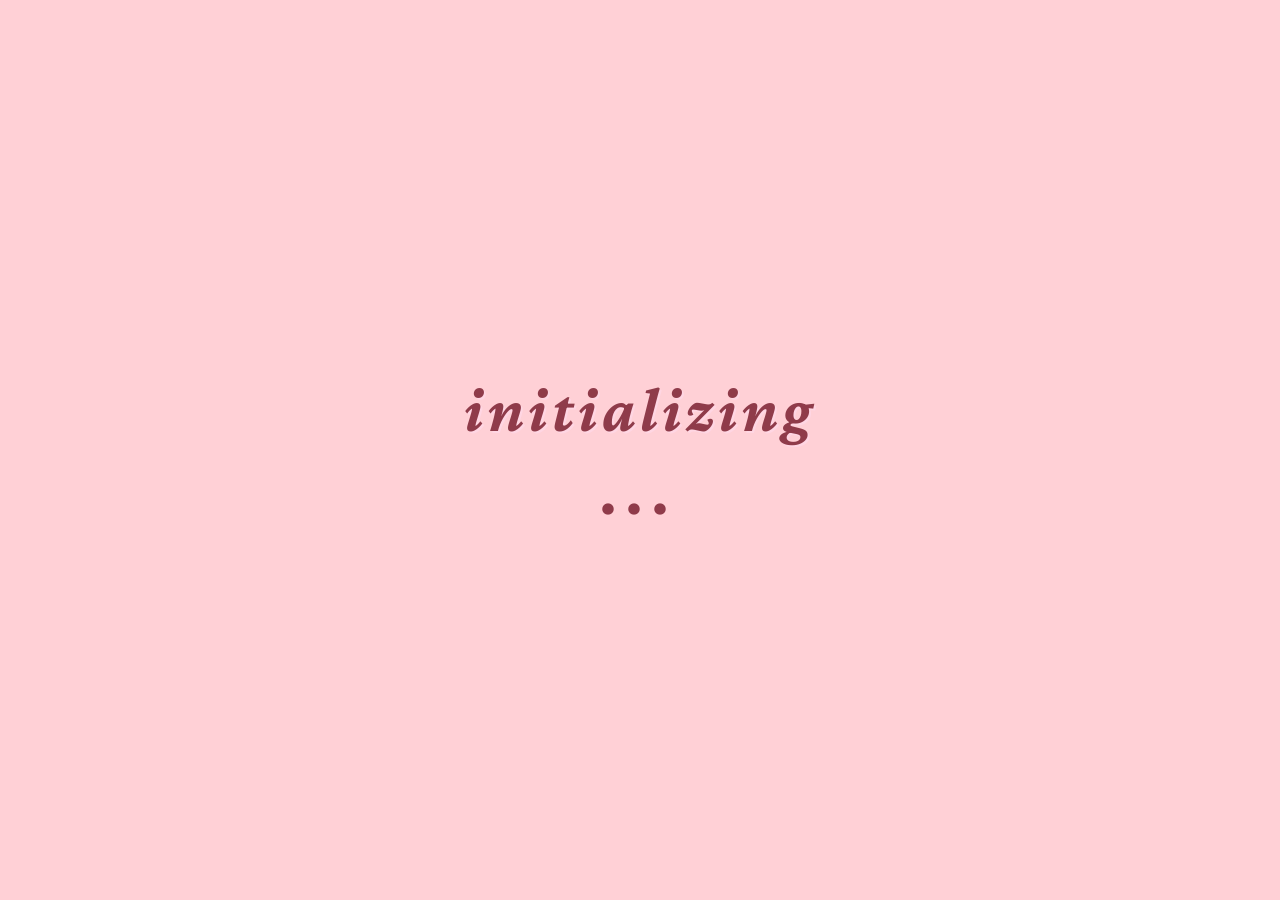
==== index.html @ efaca1d1 "Initial commit Created from https://vercel.com/new" ====
<!DOCTYPE html>
<html lang="en">
<head>
  <meta charset="UTF-8" />
  <meta name="viewport" content="width=device-width, initial-scale=1.0, maximum-scale=1.0, user-scalable=yes"/>
  <title>initializing... ♡</title>
  <link href="https://fonts.googleapis.com/css2?family=Crimson+Pro:wght@400;600;700;800&family=JetBrains+Mono:wght@400;700;800&display=swap" rel="stylesheet">
  <link rel="stylesheet" href="style.css" />
  <style>
    /* ----- SIMPLE PINK LANDING PAGE – ONLY INITIALIZING, NO HEART ANIMATIONS ----- */
    .boot-pink {
      position: fixed;
      top: 0;
      left: 0;
      width: 100vw;
      height: 100vh;
      background: #ffd0d6;  /* soft, clean pink */
      display: flex;
      justify-content: center;
      align-items: center;
      z-index: 9999;
      transition: opacity 0.5s ease-out, visibility 0.5s ease-out;
      padding: 20px;
    }
    .boot-content {
      display: flex;
      flex-direction: column;
      align-items: center;
      justify-content: center;
      gap: 8px;
      text-align: center;
      width: 100%;
    }
    .boot-text {
      font-size: clamp(36px, 12vw, 64px);
      font-weight: 700;
      font-style: italic;
      font-family: 'Crimson Pro', serif;
      color: #8f3b4a;
      letter-spacing: 4px;
      line-height: 1.2;
      word-break: break-word;
      text-shadow: 2px 2px 0 rgba(255, 220, 240, 0.5);
    }
    .boot-dots {
      font-size: clamp(36px, 12vw, 64px);
      font-weight: 700;
      font-style: italic;
      font-family: 'Crimson Pro', serif;
      color: #8f3b4a;
      display: inline-block;
      letter-spacing: 8px;
    }
    .boot-pink.hidden {
      opacity: 0;
      visibility: hidden;
    }
  </style>
</head>
<body>

  <!-- 💗 SIMPLE PINK LANDING PAGE – JUST "initializing..." – NO HEARTS, NO EXTRA EMOJIS -->
  <div id="bootOverlay" class="boot-pink">
    <div class="boot-content">
      <span class="boot-text">initializing</span>
      <span class="boot-dots">...</span>
    </div>
  </div>

  <!-- 🖥️ MAIN CONFESSION TERMINAL -->
  <div class="container" id="mainContainer">
    <div class="window-header">
      <div class="dot"></div>
      <div class="dot"></div>
      <div class="dot"></div>
      <div class="window-title">confession.dev ~ ♡</div>
    </div>
    <div class="terminal">
      <div class="output" id="output"></div>
      <div class="buttons" id="buttons"></div>
    </div>
  </div>

  <div class="heart-container" id="heartContainer"></div>

  <script src="script.js"></script>
</body>
</html>
---- style.css ----
/* ===== style.css ===== */
* {
  margin: 0;
  padding: 0;
  box-sizing: border-box;
}

body {
  min-height: 100vh;
  background: linear-gradient(to bottom, #fef6f9, #fdeef4, #fce4ec);
  font-family: "JetBrains Mono", monospace;
  display: flex;
  justify-content: center;
  align-items: center;
  padding: 20px;
  overflow-x: hidden;
  position: relative;
}

/* ----- MAIN CONFESSION TERMINAL ----- */
.container {
  width: 95%;
  max-width: 1000px;
  position: relative;
  z-index: 20;
  opacity: 0;
  transform: translateY(10px);
  transition: opacity 0.8s ease, transform 0.8s cubic-bezier(0.22, 1, 0.36, 1);
}

.container.visible {
  opacity: 1;
  transform: translateY(0);
}

.window-header {
  background: linear-gradient(135deg, #ffa6c1, #ff8fb5);
  border-radius: 12px 12px 0 0;
  padding: 14px 20px;
  display: flex;
  align-items: center;
  gap: 8px;
}

.dot {
  width: 12px;
  height: 12px;
  border-radius: 50%;
  background: white;
  opacity: 0.8;
  transition: transform 0.3s ease;
}

.dot:hover { transform: scale(1.2); }

.window-title {
  font-family: 'Crimson Pro', serif;
  color: white;
  font-size: 15px;
  margin-left: auto;
  font-weight: 600;
  letter-spacing: 0.5px;
}

.terminal {
  background: white;
  border-radius: 0 0 12px 12px;
  padding: 50px 45px;
  box-shadow: 0 20px 60px rgba(255, 166, 193, 0.25);
  color: #7d5a6e;
  line-height: 1.8;
  font-size: 16px;
  min-height: 600px;
}

.output {
  min-height: 500px;
  white-space: pre-wrap;
  margin: 0;
  padding: 0;
}

/* Terminal text styles */
.prompt { color: #ffa6c1; font-weight: 700; }
.command { color: #d47b96; font-weight: 600; }
.success { color: #88c999; font-weight: 600; }
.warning { color: #ff9eb5; font-weight: 600; }
.comment { color: #b8a0ab; font-style: italic; }
.emphasis {
  font-family: 'Crimson Pro', serif;
  font-size: 18px;
  color: #a85d7a;
  font-weight: 600;
  line-height: 1.5;
}

.divider {
  margin: 20px 0;
  height: 1px;
  background: linear-gradient(to right, transparent, #ffa6c1, transparent);
  opacity: 0.3;
}

.buttons {
  margin-top: 30px;
  display: flex;
  flex-wrap: wrap;
  gap: 12px;
}

button {
  background: white;
  border: 2px solid #ffa6c1;
  color: #d47b96;
  padding: 13px 28px;
  border-radius: 8px;
  cursor: pointer;
  font-family: inherit;
  font-size: 14px;
  font-weight: 600;
  transition: all 0.3s ease;
  letter-spacing: 0.3px;
  position: relative;
}

button:hover {
  background: #ffa6c1;
  color: white;
  transform: translateY(-2px);
  box-shadow: 0 5px 15px rgba(255, 166, 193, 0.3);
}

button.yes-btn {
  background: #ffa6c1;
  color: white;
  animation: pulse 2s infinite;
}

@keyframes pulse {
  0%, 100% { transform: scale(1); }
  50% { transform: scale(1.05); }
}

/* background floating hearts - only for confession part, not landing */
.bg-heart {
  position: fixed;
  font-size: 30px;
  opacity: 0.1;
  color: #ffa6c1;
  pointer-events: none;
  animation: drift 22s infinite ease-in-out;
  z-index: 1;
}

@keyframes drift {
  0%, 100% { transform: translateY(0) rotate(0deg); }
  50% { transform: translateY(-30px) rotate(10deg); }
}

.heart-container {
  position: fixed;
  top: 0;
  left: 0;
  width: 100%;
  height: 100%;
  pointer-events: none;
  z-index: 1000;
}

.floating-heart {
  position: absolute;
  font-size: 20px;
  opacity: 0;
  animation: floatUp 4s ease-in forwards;
}

@keyframes floatUp {
  0% { opacity: 0; transform: translateY(0) scale(0.5); }
  10% { opacity: 0.9; }
  90% { opacity: 0.9; }
  100% { opacity: 0; transform: translateY(-100vh) scale(1.2); }
}

/* ===== FULLY MOBILE RESPONSIVE ===== */
@media (max-width: 768px) {
  .terminal {
    padding: 35px 28px;
    font-size: 15px;
    min-height: 500px;
  }
  .output {
    min-height: 400px;
  }
  button {
    padding: 12px 22px;
    font-size: 13.5px;
  }
}

@media (max-width: 600px) {
  .terminal {
    padding: 28px 22px;
    font-size: 14px;
    min-height: 450px;
  }
  .output {
    min-height: 350px;
  }
  button {
    padding: 11px 20px;
    font-size: 13px;
    width: 100%;
  }
  .buttons {
    flex-direction: column;
    gap: 10px;
  }
  .emphasis {
    font-size: 16px;
  }
}

@media (max-width: 400px) {
  .window-title {
    font-size: 13px;
  }
  .terminal {
    padding: 22px 18px;
    font-size: 13px;
  }
  .output {
    min-height: 300px;
  }
}
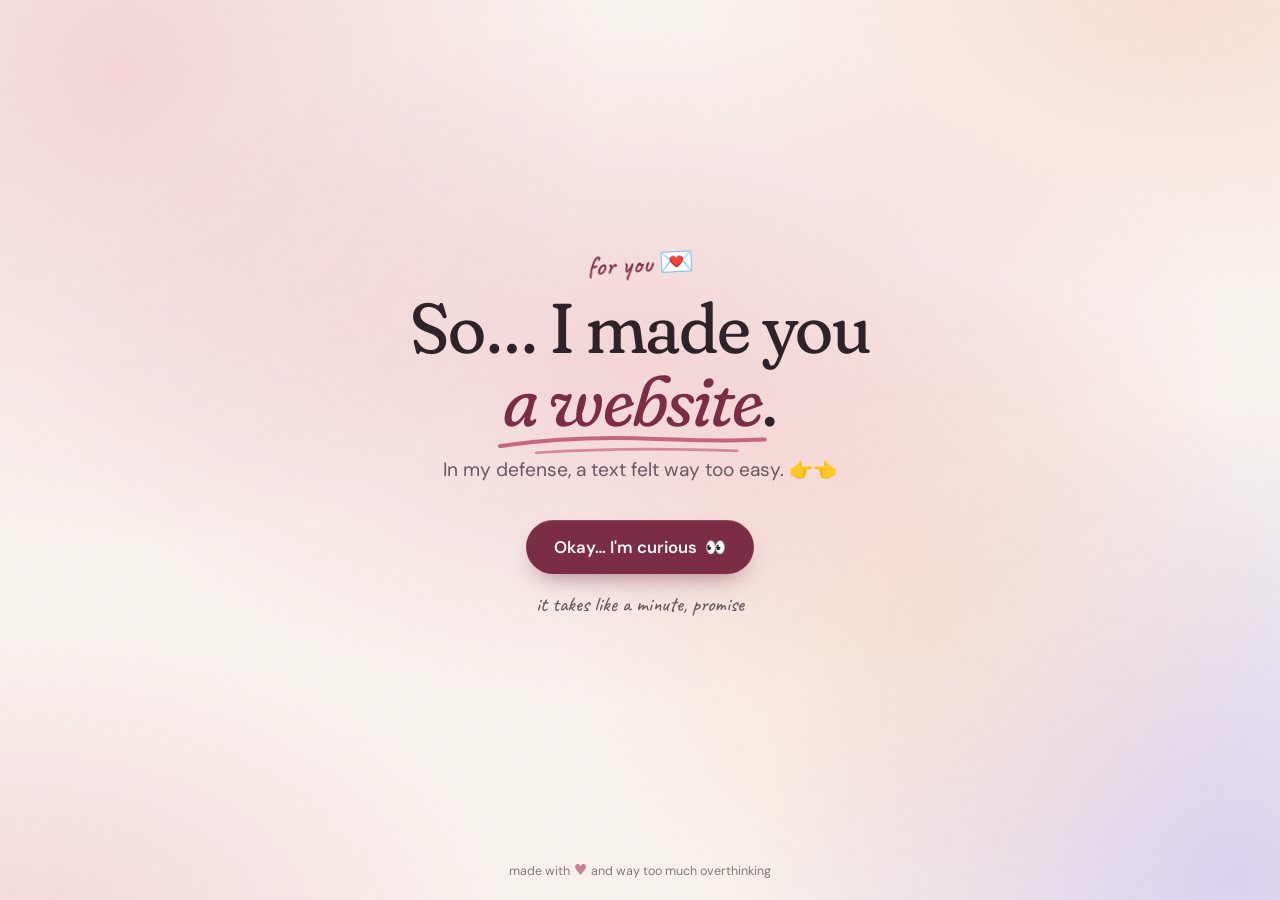
==== commit 429d13ae: "Redesign the confession as a short interactive story Replace the terminal-style page with a cute, mo" ====
--- a/index.html
+++ b/index.html
@@ -1,88 +1,190 @@
-<!DOCTYPE html>
-<html lang="en">
+<!doctype html>
+<html lang="en" class="no-js">
 <head>
-  <meta charset="UTF-8" />
-  <meta name="viewport" content="width=device-width, initial-scale=1.0, maximum-scale=1.0, user-scalable=yes"/>
-  <title>initializing... ♡</title>
-  <link href="https://fonts.googleapis.com/css2?family=Crimson+Pro:wght@400;600;700;800&family=JetBrains+Mono:wght@400;700;800&display=swap" rel="stylesheet">
-  <link rel="stylesheet" href="style.css" />
-  <style>
-    /* ----- SIMPLE PINK LANDING PAGE – ONLY INITIALIZING, NO HEART ANIMATIONS ----- */
-    .boot-pink {
-      position: fixed;
-      top: 0;
-      left: 0;
-      width: 100vw;
-      height: 100vh;
-      background: #ffd0d6;  /* soft, clean pink */
-      display: flex;
-      justify-content: center;
-      align-items: center;
-      z-index: 9999;
-      transition: opacity 0.5s ease-out, visibility 0.5s ease-out;
-      padding: 20px;
-    }
-    .boot-content {
-      display: flex;
-      flex-direction: column;
-      align-items: center;
-      justify-content: center;
-      gap: 8px;
-      text-align: center;
-      width: 100%;
-    }
-    .boot-text {
-      font-size: clamp(36px, 12vw, 64px);
-      font-weight: 700;
-      font-style: italic;
-      font-family: 'Crimson Pro', serif;
-      color: #8f3b4a;
-      letter-spacing: 4px;
-      line-height: 1.2;
-      word-break: break-word;
-      text-shadow: 2px 2px 0 rgba(255, 220, 240, 0.5);
-    }
-    .boot-dots {
-      font-size: clamp(36px, 12vw, 64px);
-      font-weight: 700;
-      font-style: italic;
-      font-family: 'Crimson Pro', serif;
-      color: #8f3b4a;
-      display: inline-block;
-      letter-spacing: 8px;
-    }
-    .boot-pink.hidden {
-      opacity: 0;
-      visibility: hidden;
-    }
-  </style>
+  <meta charset="utf-8">
+  <meta name="viewport" content="width=device-width, initial-scale=1, viewport-fit=cover">
+  <title>psst… 💌</title>
+  <meta name="description" content="I made you a tiny website. It takes about a minute. Promise.">
+  <meta name="robots" content="noindex, nofollow">
+  <meta name="theme-color" content="#fbf6f1">
+  <meta name="color-scheme" content="light">
+
+  <!-- what shows up when the link gets pasted into a chat -->
+  <meta property="og:type" content="website">
+  <meta property="og:title" content="I made you something 💌">
+  <meta property="og:description" content="It's small. Slightly embarrassing. Please open it 👉👈">
+  <meta name="twitter:card" content="summary_large_image">
+  <!-- once it's deployed, point this at your real URL for a pretty link preview:
+  <meta property="og:image" content="https://YOUR-SITE.vercel.app/og-image.jpg"> -->
+
+  <link rel="icon" href="favicon.svg" type="image/svg+xml">
+  <link rel="preconnect" href="https://fonts.googleapis.com">
+  <link rel="preconnect" href="https://fonts.gstatic.com" crossorigin>
+  <link rel="stylesheet" href="https://fonts.googleapis.com/css2?family=Fraunces:ital,opsz,wght,SOFT@0,9..144,300..600,0..100;1,9..144,300..600,0..100&display=swap">
+  <link rel="stylesheet" href="https://fonts.googleapis.com/css2?family=Caveat:wght@500;600&family=DM+Sans:opsz,wght@9..40,400..600&display=swap">
+  <link rel="stylesheet" href="style.css">
+  <script>document.documentElement.classList.replace('no-js', 'js');</script>
+  <script src="script.js" defer></script>
 </head>
-<body>
+<body data-scene="hook">
+  <!--
+    hi. if you're reading the source code, you're either a developer
+    or extremely thorough. either way:
 
-  <!-- 💗 SIMPLE PINK LANDING PAGE – JUST "initializing..." – NO HEARTS, NO EXTRA EMOJIS -->
-  <div id="bootOverlay" class="boot-pink">
-    <div class="boot-content">
-      <span class="boot-text">initializing</span>
-      <span class="boot-dots">...</span>
+      status: nervous
+      confidence: 12%
+      feelings: definitely not zero
+  -->
+
+  <div class="backdrop" aria-hidden="true">
+    <div class="blob blob--a"></div>
+    <div class="blob blob--b"></div>
+    <div class="blob blob--c"></div>
+    <div class="glow glow--warm"></div>
+    <div class="glow glow--golden"></div>
+    <div class="glow glow--calm"></div>
+    <div class="floaters">
+      <i style="--x: 8%;  --s: 12px; --d: 26s; --delay: -4s;  --o: .45"></i>
+      <i style="--x: 22%; --s: 8px;  --d: 31s; --delay: -19s; --o: .35"></i>
+      <i style="--x: 41%; --s: 14px; --d: 34s; --delay: -11s; --o: .3"></i>
+      <i style="--x: 63%; --s: 9px;  --d: 28s; --delay: -24s; --o: .4"></i>
+      <i style="--x: 78%; --s: 16px; --d: 37s; --delay: -7s;  --o: .3"></i>
+      <i style="--x: 91%; --s: 10px; --d: 29s; --delay: -16s; --o: .4"></i>
     </div>
+    <div class="grain"></div>
   </div>
 
-  <!-- 🖥️ MAIN CONFESSION TERMINAL -->
-  <div class="container" id="mainContainer">
-    <div class="window-header">
-      <div class="dot"></div>
-      <div class="dot"></div>
-      <div class="dot"></div>
-      <div class="window-title">confession.dev ~ ♡</div>
-    </div>
-    <div class="terminal">
-      <div class="output" id="output"></div>
-      <div class="buttons" id="buttons"></div>
-    </div>
-  </div>
+  <div class="loader" aria-hidden="true"></div>
 
-  <div class="heart-container" id="heartContainer"></div>
+  <main class="stage" id="stage">
 
-  <script src="script.js"></script>
+    <!-- 1 · the hook -->
+    <section class="scene scene--hook" data-scene="hook" tabindex="-1" data-title="psst… 💌" aria-labelledby="t-hook">
+      <p class="eyebrow hand reveal">for <span data-fill="to">you</span> 💌</p>
+      <h1 class="display reveal" id="t-hook">
+        <span class="display__line">So… I made you</span>
+        <span class="display__line"><em class="scribble">a website<svg viewBox="0 0 200 24" preserveAspectRatio="none" aria-hidden="true"><path pathLength="1" d="M4 13.5c30-5.5 64-8 98-7 31 .9 60 3.4 94 1.2"/><path pathLength="1" d="M30 19.5c42-3.4 92-4.2 146-1.6"/></svg><span class="sparkle sparkle--1" aria-hidden="true"></span><span class="sparkle sparkle--2" aria-hidden="true"></span></em>.</span>
+      </h1>
+      <p class="lede reveal">In my defense, a text felt way too&nbsp;easy.&nbsp;👉&#8288;👈</p>
+      <div class="actions reveal js-only">
+        <button class="btn btn--primary" type="button" data-go="setup">Okay… I'm curious <span class="emoji">👀</span></button>
+      </div>
+      <p class="aside hand reveal js-only">it takes like a minute, promise</p>
+    </section>
+
+    <!-- 2 · the setup (+ the hold) -->
+    <section class="scene scene--setup" data-scene="setup" tabindex="-1" data-title="okay so… 👉👈" aria-labelledby="t-setup">
+      <p class="eyebrow hand reveal">okay. here's the thing.</p>
+      <h2 class="title reveal" id="t-setup">There's something I've been wanting to tell you.</h2>
+      <p class="lede reveal">Every time I tried, I panicked and talked about the weather instead. <span class="nowrap">☁️</span></p>
+      <p class="lede lede--small reveal js-only">So, tiny favour:</p>
+
+      <div class="hold reveal js-only" id="hold">
+        <button class="hold__btn" id="holdBtn" type="button" aria-describedby="holdHint">
+          <svg class="hold__ring" viewBox="0 0 120 120" aria-hidden="true">
+            <circle class="hold__track" cx="60" cy="60" r="56" />
+            <circle class="hold__fill" cx="60" cy="60" r="56" pathLength="100" />
+          </svg>
+          <svg class="hold__heart" viewBox="0 0 24 24" aria-hidden="true"><path d="M12 20.5c-.3 0-.6-.1-.8-.3C7.6 17.3 3 13.6 3 9.1 3 6.3 5.1 4 7.8 4c1.7 0 3.2.9 4.2 2.3C13 4.9 14.5 4 16.2 4 18.9 4 21 6.3 21 9.1c0 4.5-4.6 8.2-8.2 11.1-.2.2-.5.3-.8.3z"/></svg>
+          <span class="sr-only">Hold to give me courage</span>
+        </button>
+        <p class="hold__hint" id="holdHint">hold the heart so I don't chicken&nbsp;out&nbsp;👉&#8288;👈</p>
+        <p class="hold__meter mono" aria-hidden="true">confidence: <span id="meter">12</span>%</p>
+      </div>
+
+      <p class="nojs-note">(this part was supposed to be interactive, but JavaScript is off in your browser. so I'll just say it.)</p>
+    </section>
+
+    <!-- 3 · the confession -->
+    <section class="scene scene--confess" data-scene="confess" tabindex="-1" data-title="I like you ❤️" aria-labelledby="t-confess">
+      <p class="eyebrow hand reveal">okay. deep breath.</p>
+      <h2 class="confess reveal" id="t-confess">I like you<span class="confess__dot">.</span></h2>
+      <div class="letter reveal" data-with-next>
+        <p class="reveal">I like talking to you. It never feels like effort, it just feels&nbsp;easy.</p>
+        <p class="reveal">I keep saving random little things to tell you&nbsp;later.</p>
+        <p class="reveal" data-fill="extraLine" hidden></p>
+        <p class="reveal">And somewhere along the way, I started liking you a bit more than I&nbsp;planned&nbsp;to.&nbsp;❤️</p>
+        <p class="letter__aside hand reveal">(okay. said it. heart rate: concerning&nbsp;😭)</p>
+      </div>
+      <div class="actions reveal js-only">
+        <button class="btn btn--primary" type="button" data-go="ask">Okay… and? <span class="emoji">👀</span></button>
+      </div>
+    </section>
+
+    <!-- 4 · the question -->
+    <section class="scene scene--ask" data-scene="ask" tabindex="-1" data-title="so…? 👀" aria-labelledby="t-ask">
+      <p class="eyebrow hand reveal">so, the actual question:</p>
+      <h2 class="title reveal" id="t-ask">Would you want to grab <span data-fill="plan">coffee</span> with me sometime? <span class="nowrap" data-fill="planEmoji">☕</span></h2>
+      <p class="lede reveal">Just us. Low-key. If it gets awkward, we blame the&nbsp;<span data-fill="plan">coffee</span>.</p>
+      <div class="choices reveal js-only">
+        <button class="btn btn--primary" type="button" data-answer="yes">Yes, I'd like that <span class="emoji">❤️</span></button>
+        <button class="btn btn--ghost" type="button" data-answer="maybe">Hmm… let me think <span class="emoji">👀</span></button>
+        <button class="btn btn--ghost" type="button" data-answer="no">I don't think so</button>
+      </div>
+      <p class="fine reveal">Whatever you pick is completely okay&nbsp;🫶<br>This site can't see your answer. It stays with you unless you decide to tell&nbsp;me.</p>
+    </section>
+
+    <!-- 5a · yes -->
+    <section class="scene scene--yes js-only" data-scene="yes" tabindex="-1" data-title="it's a date ☕" aria-labelledby="t-yes">
+      <p class="eyebrow hand reveal">wait. really?? 🥹</p>
+      <h2 class="title reveal" id="t-yes">Okay. Be cool. Be&nbsp;cool.</h2>
+      <p class="lede reveal">(I'm not being cool. You just made my whole&nbsp;week.)</p>
+
+      <div class="ticket-wrap reveal">
+        <div class="ticket">
+          <div class="ticket__main">
+            <p class="ticket__top">admit one · no. 001</p>
+            <p class="ticket__title">one <span data-fill="plan">coffee</span> <span class="nowrap">date <span data-fill="planEmoji">☕</span></span></p>
+            <dl class="ticket__rows">
+              <div><dt>with</dt><dd><span data-fill="from">me</span> (trying to act normal)</dd></div>
+              <div><dt>when</dt><dd>you pick</dd></div>
+              <div><dt>where</dt><dd>you pick that too</dd></div>
+              <div><dt>dress code</dt><dd>whatever's comfy</dd></div>
+            </dl>
+          </div>
+          <p class="ticket__stub">non-refundable (kidding)</p>
+        </div>
+        <span class="stamp" aria-hidden="true">it's a<br>date</span>
+      </div>
+
+      <p class="lede reveal">One problem: this website can't tell me what you clicked. So send me a <span data-fill="planEmoji">☕</span> and I'll take it from&nbsp;there.</p>
+      <div class="actions reveal" data-needs="replyLink" hidden>
+        <a class="btn btn--primary" id="replyLink" href="#" target="_blank" rel="noopener">Send the <span data-fill="planEmoji">☕</span></a>
+      </div>
+      <button class="link reveal" type="button" data-restart>watch it again ↺</button>
+    </section>
+
+    <!-- 5b · maybe -->
+    <section class="scene scene--maybe js-only" data-scene="maybe" tabindex="-1" data-title="no rush 🫶" aria-labelledby="t-maybe">
+      <p class="eyebrow hand reveal">no rush 😌</p>
+      <h2 class="title reveal" id="t-maybe">Totally fair. Take your&nbsp;time.</h2>
+      <p class="lede reveal">There's no timer on this. Think about it, or don't. Both are fine.</p>
+      <p class="lede reveal">Whenever you know, you know where to find me. And if it turns into "let's just be friends," that's a real answer too.&nbsp;🫶</p>
+      <p class="fine reveal">(again, this site doesn't tell me what you picked. zero pressure from this end.)</p>
+      <button class="link reveal" type="button" data-restart>watch it again ↺</button>
+    </section>
+
+    <!-- 5c · no -->
+    <section class="scene scene--no js-only" data-scene="no" tabindex="-1" data-title="thank you 🫶" aria-labelledby="t-no">
+      <p class="eyebrow hand reveal">okay okay 😌</p>
+      <h2 class="title reveal" id="t-no">Fair enough. Thank you for being&nbsp;honest.</h2>
+      <p class="lede reveal">Seriously, that takes more guts than making a website.</p>
+      <p class="lede reveal">Nothing changes, and it won't be weird. I promise. I just didn't want to spend forever wondering "what&nbsp;if."</p>
+      <p class="fine reveal">You don't owe me a reply, by the way. This site doesn't tell me what you picked, so this stays between you and your&nbsp;screen.</p>
+      <p class="signoff hand reveal">still really glad you made it this far 🫶</p>
+      <button class="link reveal" type="button" data-restart>watch it again ↺</button>
+    </section>
+
+    <noscript>
+      <p class="nojs-end">If it's a yes, send me a ☕<br>If it's a no, that's genuinely okay. No reply needed 🫶</p>
+    </noscript>
+  </main>
+
+  <footer class="footer">
+    <p>made with <button class="egg" id="egg" type="button" aria-expanded="false" aria-controls="eggNote" aria-label="psst, a secret">♥</button> and way too much overthinking</p>
+    <pre class="egg-note" id="eggNote" hidden></pre>
+  </footer>
+
+  <div class="fx" id="fx" aria-hidden="true"></div>
 </body>
-</html>+</html>
--- a/style.css
+++ b/style.css
@@ -1,234 +1,1221 @@
-/* ===== style.css ===== */
-* {
+/* ==========================================================
+   a tiny confession — style.css
+   cream paper, a little blush, nothing too loud.
+   ========================================================== */
+
+:root {
+  --cream: #fbf6f1;
+  --paper: #fffdfa;
+  --blush: #f6d8da;
+  --rose: #e5a3ae;
+  --rose-deep: #c4677d;
+  --wine: #7b2d45;
+  --wine-hover: #8c3651;
+  --wine-deep: #4f1a2c;
+  --lavender: #ddd5f3;
+  --peach: #fbdcc6;
+  --ink: #2e2328;
+  --ink-soft: #6a5760;
+  --line: rgba(123, 45, 69, 0.16);
+
+  --serif: "Fraunces", "Iowan Old Style", "Palatino Linotype", Palatino, Georgia, serif;
+  --sans: "DM Sans", system-ui, -apple-system, "Segoe UI", Roboto, sans-serif;
+  --hand: "Caveat", "Bradley Hand", "Segoe Print", cursive;
+  --mono: ui-monospace, "SF Mono", Menlo, Consolas, monospace;
+
+  --ease-out: cubic-bezier(0.22, 1, 0.36, 1);
+  --ease-spring: cubic-bezier(0.34, 1.56, 0.64, 1);
+
+  --heart: url("data:image/svg+xml,%3Csvg xmlns='http://www.w3.org/2000/svg' viewBox='0 0 24 24'%3E%3Cpath d='M12 20.5c-.3 0-.6-.1-.8-.3C7.6 17.3 3 13.6 3 9.1 3 6.3 5.1 4 7.8 4c1.7 0 3.2.9 4.2 2.3C13 4.9 14.5 4 16.2 4 18.9 4 21 6.3 21 9.1c0 4.5-4.6 8.2-8.2 11.1-.2.2-.5.3-.8.3z'/%3E%3C/svg%3E");
+  --star: url("data:image/svg+xml,%3Csvg xmlns='http://www.w3.org/2000/svg' viewBox='0 0 24 24'%3E%3Cpath d='M12 0c.9 6.6 4.6 10.9 12 12-7.4 1.1-11.1 5.4-12 12-.9-6.6-4.6-10.9-12-12C7.4 10.9 11.1 6.6 12 0z'/%3E%3C/svg%3E");
+}
+
+*,
+*::before,
+*::after {
+  box-sizing: border-box;
+}
+
+html {
+  -webkit-text-size-adjust: 100%;
+  text-size-adjust: 100%;
+  background: var(--cream);
+}
+
+body {
   margin: 0;
+  min-height: 100vh;
+  min-height: 100svh;
+  display: flex;
+  flex-direction: column;
+  background: var(--cream);
+  color: var(--ink);
+  font-family: var(--sans);
+  font-size: 1.0625rem;
+  line-height: 1.6;
+  -webkit-font-smoothing: antialiased;
+  -moz-osx-font-smoothing: grayscale;
+  overflow-x: hidden;
+  overflow-x: clip;
+}
+
+p,
+h1,
+h2,
+dl,
+dd {
+  margin: 0;
+}
+
+button {
+  font: inherit;
+  color: inherit;
+}
+
+::selection {
+  background: var(--blush);
+  color: var(--wine-deep);
+}
+
+:focus-visible {
+  outline: 3px solid var(--rose-deep);
+  outline-offset: 4px;
+  border-radius: 12px;
+}
+
+[tabindex="-1"]:focus {
+  outline: none;
+}
+
+.sr-only {
+  position: absolute;
+  width: 1px;
+  height: 1px;
+  margin: -1px;
   padding: 0;
-  box-sizing: border-box;
-}
-
-body {
-  min-height: 100vh;
-  background: linear-gradient(to bottom, #fef6f9, #fdeef4, #fce4ec);
-  font-family: "JetBrains Mono", monospace;
+  overflow: hidden;
+  clip: rect(0 0 0 0);
+  white-space: nowrap;
+  border: 0;
+}
+
+.nowrap {
+  white-space: nowrap;
+}
+
+.hand {
+  font-family: var(--hand);
+  font-weight: 500;
+}
+
+.mono {
+  font-family: var(--mono);
+}
+
+/* ---------- backdrop ---------- */
+
+.backdrop {
+  position: fixed;
+  inset: 0;
+  z-index: 0;
+  overflow: hidden;
+  pointer-events: none;
+}
+
+.blob {
+  position: absolute;
+  width: 75vmax;
+  height: 75vmax;
+  border-radius: 50%;
+  will-change: transform;
+}
+
+.blob--a {
+  top: -32vmax;
+  left: -28vmax;
+  background: radial-gradient(closest-side, var(--blush), rgba(246, 216, 218, 0));
+  animation: drift-a 40s ease-in-out infinite alternate;
+}
+
+.blob--b {
+  right: -34vmax;
+  bottom: -36vmax;
+  background: radial-gradient(closest-side, var(--lavender), rgba(221, 213, 243, 0));
+  animation: drift-b 48s ease-in-out infinite alternate;
+}
+
+.blob--c {
+  top: 30%;
+  left: 45%;
+  width: 55vmax;
+  height: 55vmax;
+  opacity: 0.55;
+  background: radial-gradient(closest-side, var(--peach), rgba(251, 220, 198, 0));
+  animation: drift-c 56s ease-in-out infinite alternate;
+}
+
+@keyframes drift-a {
+  to { transform: translate3d(9vmax, 7vmax, 0) scale(1.08); }
+}
+
+@keyframes drift-b {
+  to { transform: translate3d(-8vmax, -10vmax, 0) scale(1.12); }
+}
+
+@keyframes drift-c {
+  to { transform: translate3d(-14vmax, 6vmax, 0) scale(0.9); }
+}
+
+/* the page "blushes" as the story moves along */
+.glow {
+  position: absolute;
+  inset: -10%;
+  opacity: 0;
+  transition: opacity 1.6s ease;
+}
+
+.glow--warm {
+  opacity: var(--blush, 0);
+  transition-duration: 0.5s;
+  background:
+    radial-gradient(55% 45% at 50% 42%, rgba(236, 150, 168, 0.32), rgba(236, 150, 168, 0) 70%),
+    radial-gradient(45% 40% at 85% 8%, rgba(250, 196, 178, 0.4), rgba(250, 196, 178, 0) 70%),
+    radial-gradient(45% 40% at 10% 95%, rgba(236, 150, 168, 0.28), rgba(236, 150, 168, 0) 70%);
+}
+
+.glow--golden {
+  background:
+    radial-gradient(65% 50% at 50% 35%, rgba(255, 206, 158, 0.5), rgba(255, 206, 158, 0) 70%),
+    radial-gradient(50% 40% at 15% 92%, rgba(236, 150, 168, 0.35), rgba(236, 150, 168, 0) 70%),
+    radial-gradient(40% 35% at 90% 85%, rgba(255, 190, 170, 0.35), rgba(255, 190, 170, 0) 70%);
+}
+
+.glow--calm {
+  background:
+    radial-gradient(70% 55% at 50% 40%, rgba(208, 202, 242, 0.55), rgba(208, 202, 242, 0) 70%),
+    radial-gradient(40% 35% at 85% 10%, rgba(220, 230, 245, 0.6), rgba(220, 230, 245, 0) 70%);
+}
+
+body[data-scene="confess"] .glow--warm,
+body[data-scene="ask"] .glow--warm {
+  opacity: 1;
+  transition-duration: 1.6s;
+}
+
+body[data-scene="yes"] .glow--golden,
+body[data-scene="no"] .glow--calm {
+  opacity: 1;
+}
+
+body[data-scene="maybe"] .glow--calm {
+  opacity: 0.6;
+}
+
+/* tiny hearts drifting up, very slowly */
+.floaters i {
+  position: absolute;
+  bottom: -30px;
+  left: var(--x);
+  width: var(--s);
+  height: var(--s);
+  opacity: var(--o);
+  background: var(--rose);
+  -webkit-mask: var(--heart) center / contain no-repeat;
+  mask: var(--heart) center / contain no-repeat;
+  animation: float-up var(--d) linear var(--delay) infinite;
+  will-change: transform;
+}
+
+.floaters i:nth-child(3n + 2) {
+  background: #c9b9ec;
+}
+
+@keyframes float-up {
+  0% { transform: translate3d(0, 0, 0) rotate(-10deg); }
+  50% { transform: translate3d(22px, -55vh, 0) rotate(10deg); }
+  100% { transform: translate3d(-8px, calc(-100vh - 60px), 0) rotate(-6deg); }
+}
+
+/* a whisper of paper texture */
+.grain {
+  position: absolute;
+  inset: 0;
+  opacity: 0.07;
+  background-image: url("data:image/svg+xml,%3Csvg xmlns='http://www.w3.org/2000/svg' width='160' height='160'%3E%3Cfilter id='n'%3E%3CfeTurbulence type='fractalNoise' baseFrequency='.85' numOctaves='2' stitchTiles='stitch'/%3E%3CfeColorMatrix values='0 0 0 0 .3 0 0 0 0 .15 0 0 0 0 .2 0 0 0 .9 0'/%3E%3C/filter%3E%3Crect width='100%25' height='100%25' filter='url(%23n)'/%3E%3C/svg%3E");
+}
+
+/* ---------- loading ---------- */
+
+.loader {
+  display: none;
+}
+
+.js:not(.is-ready) .loader {
+  display: block;
+  position: fixed;
+  top: 50%;
+  left: 50%;
+  z-index: 2;
+  width: 28px;
+  height: 28px;
+  margin: -14px 0 0 -14px;
+  background: var(--rose);
+  -webkit-mask: var(--heart) center / contain no-repeat;
+  mask: var(--heart) center / contain no-repeat;
+  opacity: 0;
+  animation: loader-in 0.3s ease 0.35s forwards, beat 1.1s ease-in-out 0.35s infinite;
+}
+
+@keyframes loader-in {
+  to { opacity: 1; }
+}
+
+@keyframes beat {
+  0%, 60%, 100% { transform: scale(1); }
+  15% { transform: scale(1.18); }
+  30% { transform: scale(0.98); }
+  45% { transform: scale(1.1); }
+}
+
+/* ---------- stage + scenes ---------- */
+
+.stage {
+  position: relative;
+  z-index: 1;
+  flex: 1;
+  display: grid;
+  place-items: center;
+  padding: max(40px, env(safe-area-inset-top)) max(20px, env(safe-area-inset-right)) 24px max(20px, env(safe-area-inset-left));
+}
+
+.scene {
+  width: 100%;
+  max-width: 33rem;
+  text-align: center;
+  --step: 120ms;
+}
+
+.js .scene {
+  display: none;
+}
+
+.js .scene.is-current {
+  display: block;
+}
+
+.js .scene.is-leaving {
+  animation: leave 0.42s var(--ease-out) forwards;
+  pointer-events: none;
+}
+
+@keyframes leave {
+  to {
+    opacity: 0;
+    transform: translateY(-14px) scale(0.985);
+    filter: blur(6px);
+  }
+}
+
+.js .is-current .reveal {
+  animation: rise 0.9s var(--ease-out) both;
+  animation-delay: calc(var(--base, 80ms) + var(--i, 0) * var(--step));
+}
+
+@keyframes rise {
+  from {
+    opacity: 0;
+    transform: translateY(18px);
+    filter: blur(6px);
+    visibility: hidden;
+  }
+  to {
+    opacity: 1;
+    transform: none;
+    filter: blur(0);
+    visibility: visible;
+  }
+}
+
+/* tap during the confession to skip ahead */
+.js .scene.is-fast .reveal {
+  animation-delay: 0ms !important;
+  animation-duration: 0.35s !important;
+}
+
+/* ---------- type ---------- */
+
+.eyebrow {
+  display: inline-block;
+  margin-bottom: 10px;
+  font-size: 1.6rem;
+  line-height: 1.2;
+  color: var(--wine);
+  transform: rotate(-3deg);
+}
+
+.js .is-current .eyebrow.reveal {
+  animation-name: rise-tilt;
+}
+
+@keyframes rise-tilt {
+  from {
+    opacity: 0;
+    transform: translateY(18px) rotate(-3deg);
+    filter: blur(6px);
+    visibility: hidden;
+  }
+  to {
+    opacity: 1;
+    transform: rotate(-3deg);
+    filter: blur(0);
+    visibility: visible;
+  }
+}
+
+.display,
+.title,
+.confess {
+  font-family: var(--serif);
+  font-variation-settings: "SOFT" 100;
+  font-weight: 400;
+  color: var(--ink);
+  letter-spacing: -0.02em;
+  text-wrap: balance;
+}
+
+.display {
+  font-size: clamp(2.3rem, 10.6vw, 4.4rem);
+  line-height: 1.04;
+}
+
+.display__line {
+  display: block;
+}
+
+.display em,
+.title em {
+  font-style: italic;
+  color: var(--wine);
+}
+
+.title {
+  font-size: clamp(1.9rem, 7.6vw, 2.9rem);
+  line-height: 1.1;
+}
+
+.lede {
+  max-width: 27rem;
+  margin: 18px auto 0;
+  font-size: 1.125rem;
+  color: var(--ink-soft);
+  text-wrap: pretty;
+}
+
+.lede--small {
+  margin-top: 26px;
+  font-size: 1rem;
+}
+
+.fine {
+  max-width: 24rem;
+  margin: 26px auto 0;
+  font-size: 0.9rem;
+  line-height: 1.55;
+  color: var(--ink-soft);
+  text-wrap: pretty;
+}
+
+.aside,
+.signoff {
+  margin-top: 14px;
+  font-size: 1.3rem;
+  color: var(--ink-soft);
+}
+
+.signoff {
+  margin-top: 24px;
+  font-size: 1.45rem;
+  color: var(--wine);
+}
+
+/* hand-drawn underline under "a website" */
+.scribble {
+  position: relative;
+  white-space: nowrap;
+}
+
+.scribble svg {
+  position: absolute;
+  left: -3%;
+  bottom: -0.2em;
+  width: 106%;
+  height: 0.38em;
+  overflow: visible;
+  fill: none;
+  stroke: var(--rose-deep);
+  stroke-width: 3.6;
+  stroke-linecap: round;
+}
+
+.scribble path {
+  stroke-dasharray: 1;
+  stroke-dashoffset: 0;
+}
+
+.scribble path + path {
+  stroke-width: 2.4;
+  opacity: 0.7;
+}
+
+.js .is-current .scribble path {
+  animation: draw 0.8s var(--ease-out) 1.05s both;
+}
+
+.js .is-current .scribble path + path {
+  animation-delay: 1.35s;
+}
+
+@keyframes draw {
+  from { stroke-dashoffset: 1; }
+  to { stroke-dashoffset: 0; }
+}
+
+.sparkle {
+  position: absolute;
+  width: 0.32em;
+  height: 0.32em;
+  background: var(--rose);
+  -webkit-mask: var(--star) center / contain no-repeat;
+  mask: var(--star) center / contain no-repeat;
+  opacity: 0;
+}
+
+.sparkle--1 {
+  top: -0.12em;
+  right: -0.32em;
+}
+
+.sparkle--2 {
+  top: 0.22em;
+  right: -0.62em;
+  width: 0.2em;
+  height: 0.2em;
+  background: #b9a6e6;
+}
+
+.js .is-current .sparkle {
+  animation: twinkle 3.2s ease-in-out 1.6s infinite;
+}
+
+.js .is-current .sparkle--2 {
+  animation-delay: 2.3s;
+}
+
+@keyframes twinkle {
+  0%, 100% { opacity: 0; transform: scale(0.4) rotate(0deg); }
+  20%, 45% { opacity: 1; transform: scale(1) rotate(25deg); }
+  65% { opacity: 0; transform: scale(0.5) rotate(45deg); }
+}
+
+/* ---------- buttons ---------- */
+
+.actions {
+  margin-top: 34px;
+}
+
+.btn {
+  -webkit-appearance: none;
+  appearance: none;
+  display: inline-flex;
+  align-items: center;
+  justify-content: center;
+  gap: 0.45em;
+  min-height: 54px;
+  padding: 14px 28px;
+  border: 0;
+  border-radius: 999px;
+  font-family: var(--sans);
+  font-size: 1.05rem;
+  font-weight: 600;
+  line-height: 1.2;
+  text-decoration: none;
+  cursor: pointer;
+  -webkit-tap-highlight-color: transparent;
+  touch-action: manipulation;
+  transition:
+    transform 0.3s var(--ease-spring),
+    box-shadow 0.3s ease,
+    background-color 0.25s ease,
+    color 0.25s ease;
+}
+
+.btn .emoji {
+  display: inline-block;
+  transition: transform 0.35s var(--ease-spring);
+}
+
+.btn--primary {
+  background: var(--wine);
+  color: #fff7f5;
+  box-shadow:
+    0 12px 26px -12px rgba(123, 45, 69, 0.65),
+    inset 0 1px 0 rgba(255, 255, 255, 0.14);
+}
+
+.btn--ghost {
+  background: rgba(255, 253, 250, 0.72);
+  color: var(--wine);
+  box-shadow: inset 0 0 0 1.5px var(--line), 0 6px 18px -14px rgba(79, 26, 44, 0.4);
+}
+
+@media (hover: hover) {
+  .btn--primary:hover {
+    background: var(--wine-hover);
+    transform: translateY(-2px);
+    box-shadow:
+      0 16px 30px -12px rgba(123, 45, 69, 0.7),
+      inset 0 1px 0 rgba(255, 255, 255, 0.14);
+  }
+
+  .btn--ghost:hover {
+    background: var(--paper);
+    transform: translateY(-2px);
+    box-shadow: inset 0 0 0 1.5px rgba(123, 45, 69, 0.3), 0 10px 22px -14px rgba(79, 26, 44, 0.45);
+  }
+
+  .btn:hover .emoji {
+    transform: rotate(-12deg) scale(1.18);
+  }
+}
+
+.btn:active {
+  transform: translateY(0) scale(0.97);
+  transition-duration: 0.08s;
+}
+
+.choices {
   display: flex;
-  justify-content: center;
-  align-items: center;
-  padding: 20px;
-  overflow-x: hidden;
+  flex-direction: column;
+  align-items: stretch;
+  gap: 12px;
+  max-width: 320px;
+  margin: 34px auto 0;
+}
+
+.link {
+  -webkit-appearance: none;
+  appearance: none;
+  margin-top: 30px;
+  padding: 10px 14px;
+  border: 0;
+  background: none;
+  color: var(--ink-soft);
+  font-size: 0.92rem;
+  text-decoration: underline;
+  text-decoration-color: var(--line);
+  text-underline-offset: 4px;
+  cursor: pointer;
+  transition: color 0.2s ease;
+}
+
+.link:hover {
+  color: var(--wine);
+}
+
+/* ---------- the hold-to-confess heart ---------- */
+
+.hold {
+  --p: 0.12;
+  margin-top: 18px;
+}
+
+.hold__btn {
+  -webkit-appearance: none;
+  appearance: none;
   position: relative;
-}
-
-/* ----- MAIN CONFESSION TERMINAL ----- */
-.container {
-  width: 95%;
-  max-width: 1000px;
+  display: grid;
+  place-items: center;
+  width: 136px;
+  height: 136px;
+  margin: 0 auto;
+  padding: 0;
+  border: 0;
+  border-radius: 50%;
+  background: var(--paper);
+  box-shadow:
+    0 18px 40px -18px rgba(123, 45, 69, 0.55),
+    0 0 0 calc(var(--p) * 14px) rgba(236, 150, 168, calc(var(--p) * 0.22));
+  cursor: pointer;
+  touch-action: none;
+  user-select: none;
+  -webkit-user-select: none;
+  -webkit-touch-callout: none;
+  -webkit-tap-highlight-color: transparent;
+  transition: transform 0.35s var(--ease-spring);
+}
+
+.hold__btn:focus-visible {
+  border-radius: 50%;
+}
+
+.hold.is-holding .hold__btn {
+  transform: scale(0.96);
+}
+
+.hold__ring {
+  position: absolute;
+  inset: 0;
+  width: 100%;
+  height: 100%;
+  transform: rotate(-90deg);
+  fill: none;
+  stroke-width: 5;
+}
+
+.hold__track {
+  stroke: var(--blush);
+}
+
+.hold__fill {
+  stroke: var(--wine);
+  stroke-linecap: round;
+  stroke-dasharray: 100;
+  stroke-dashoffset: calc(100 - var(--p) * 100);
+}
+
+.hold__heart {
+  width: 50px;
+  height: 50px;
+  fill: var(--wine);
+  transform: scale(calc(0.9 + var(--p) * 0.4));
+}
+
+.hold.is-holding .hold__heart {
+  animation: quiver 0.18s ease-in-out infinite alternate;
+}
+
+@keyframes quiver {
+  from { translate: -0.6px 0; }
+  to { translate: 0.6px 0; }
+}
+
+.hold.is-done .hold__heart {
+  animation: pop 0.6s var(--ease-spring);
+}
+
+@keyframes pop {
+  40% { transform: scale(1.6); }
+  100% { transform: scale(1.3); }
+}
+
+.hold.is-idle .hold__btn {
+  animation: nudge 2.8s ease-in-out 1.8s infinite;
+}
+
+@keyframes nudge {
+  0%, 70%, 100% { transform: scale(1); }
+  78% { transform: scale(1.05); }
+  86% { transform: scale(0.99); }
+  93% { transform: scale(1.03); }
+}
+
+.hold__hint {
+  min-height: 1.6em;
+  margin-top: 18px;
+  font-family: var(--hand);
+  font-size: 1.4rem;
+  font-weight: 500;
+  line-height: 1.2;
+  color: var(--wine);
+}
+
+.hold__meter {
+  margin-top: 6px;
+  font-size: 0.75rem;
+  letter-spacing: 0.04em;
+  color: var(--ink-soft);
+  opacity: 0.75;
+}
+
+/* ---------- the confession ---------- */
+
+.scene--confess {
+  --step: 600ms;
+}
+
+.confess {
+  margin-top: 2px;
+  font-size: clamp(3.4rem, 17vw, 6rem);
+  font-style: italic;
+  font-weight: 400;
+  line-height: 1;
+  color: var(--wine);
+}
+
+.js .is-current .confess.reveal {
+  animation-name: confess-in;
+  animation-duration: 1.3s;
+}
+
+@keyframes confess-in {
+  from {
+    opacity: 0;
+    transform: scale(0.92);
+    filter: blur(12px);
+    letter-spacing: 0.04em;
+    visibility: hidden;
+  }
+  to {
+    opacity: 1;
+    transform: none;
+    filter: blur(0);
+    letter-spacing: -0.02em;
+    visibility: visible;
+  }
+}
+
+.confess__dot {
+  color: var(--rose-deep);
+}
+
+.letter {
   position: relative;
-  z-index: 20;
-  opacity: 0;
-  transform: translateY(10px);
-  transition: opacity 0.8s ease, transform 0.8s cubic-bezier(0.22, 1, 0.36, 1);
-}
-
-.container.visible {
-  opacity: 1;
-  transform: translateY(0);
-}
-
-.window-header {
-  background: linear-gradient(135deg, #ffa6c1, #ff8fb5);
-  border-radius: 12px 12px 0 0;
-  padding: 14px 20px;
-  display: flex;
-  align-items: center;
-  gap: 8px;
-}
-
-.dot {
-  width: 12px;
-  height: 12px;
+  max-width: 26rem;
+  margin: 28px auto 0;
+  padding: 26px 24px 20px;
+  border-radius: 20px;
+  background: rgba(255, 253, 250, 0.82);
+  box-shadow:
+    0 24px 50px -30px rgba(79, 26, 44, 0.45),
+    inset 0 0 0 1px rgba(123, 45, 69, 0.07);
+  text-align: left;
+  font-size: 1.08rem;
+  line-height: 1.6;
+}
+
+.letter p {
+  text-wrap: pretty;
+}
+
+.letter p + p {
+  margin-top: 12px;
+}
+
+.letter__aside {
+  font-size: 1.3rem;
+  line-height: 1.3;
+  color: var(--ink-soft);
+}
+
+.letter p.letter__aside {
+  margin-top: 16px;
+}
+
+/* ---------- yes: the ticket ---------- */
+
+.ticket-wrap {
+  position: relative;
+  max-width: min(320px, calc(100% - 24px));
+  margin: 30px auto 6px;
+}
+
+.ticket {
+  --cut: calc(100% - 46px);
+  position: relative;
+  text-align: left;
+  background: var(--paper);
+  border-radius: 18px;
+  filter: drop-shadow(0 18px 24px rgba(79, 26, 44, 0.16));
+  -webkit-mask:
+    radial-gradient(circle at 0 var(--cut), transparent 12px, #000 12.5px) left / 51% 100% no-repeat,
+    radial-gradient(circle at 100% var(--cut), transparent 12px, #000 12.5px) right / 51% 100% no-repeat;
+  mask:
+    radial-gradient(circle at 0 var(--cut), transparent 12px, #000 12.5px) left / 51% 100% no-repeat,
+    radial-gradient(circle at 100% var(--cut), transparent 12px, #000 12.5px) right / 51% 100% no-repeat;
+}
+
+.ticket-wrap.reveal {
+  transform: rotate(-1.5deg);
+}
+
+.js .is-current .ticket-wrap.reveal {
+  animation-name: ticket-in;
+  animation-duration: 1.1s;
+}
+
+@keyframes ticket-in {
+  from {
+    opacity: 0;
+    transform: translateY(40px) rotate(6deg) scale(0.94);
+    visibility: hidden;
+  }
+  to {
+    opacity: 1;
+    transform: rotate(-1.5deg);
+    visibility: visible;
+  }
+}
+
+.ticket__main {
+  padding: 20px 22px 18px;
+}
+
+.ticket__top {
+  font-size: 0.7rem;
+  font-weight: 600;
+  letter-spacing: 0.16em;
+  text-transform: uppercase;
+  color: var(--rose-deep);
+}
+
+.ticket__title {
+  margin-top: 8px;
+  font-family: var(--serif);
+  font-variation-settings: "SOFT" 100;
+  font-size: 1.9rem;
+  font-style: italic;
+  line-height: 1.1;
+  color: var(--wine);
+}
+
+.ticket__rows {
+  margin-top: 14px;
+  font-size: 0.95rem;
+}
+
+.ticket__rows div {
+  display: grid;
+  grid-template-columns: 5.4em 1fr;
+  gap: 10px;
+  padding: 6px 0;
+  border-top: 1px solid rgba(123, 45, 69, 0.08);
+}
+
+.ticket__rows dt {
+  font-size: 0.68rem;
+  font-weight: 600;
+  letter-spacing: 0.08em;
+  line-height: 2.1;
+  text-transform: uppercase;
+  color: var(--ink-soft);
+}
+
+.ticket__rows dd {
+  color: var(--ink);
+}
+
+.ticket__stub {
+  display: grid;
+  place-items: center;
+  height: 46px;
+  padding: 0 22px;
+  border-top: 2px dashed rgba(123, 45, 69, 0.18);
+  font-family: var(--hand);
+  font-size: 1.15rem;
+  color: var(--wine);
+}
+
+.stamp {
+  position: absolute;
+  top: -22px;
+  right: -14px;
+  display: grid;
+  place-items: center;
+  width: 70px;
+  height: 70px;
+  border: 2px solid var(--rose-deep);
   border-radius: 50%;
-  background: white;
+  font-family: var(--hand);
+  font-size: 1.15rem;
+  font-weight: 600;
+  line-height: 0.95;
+  text-align: center;
+  color: var(--rose-deep);
+  background: rgba(255, 253, 250, 0.55);
+  box-shadow: inset 0 0 0 3px rgba(255, 253, 250, 0.9), inset 0 0 0 4px rgba(196, 103, 125, 0.5);
+  transform: rotate(14deg);
+}
+
+.js .is-current .stamp {
+  animation: stamp 0.55s cubic-bezier(0.5, 0, 0.3, 1.4) 1.6s both;
+}
+
+@keyframes stamp {
+  from {
+    opacity: 0;
+    transform: rotate(24deg) scale(1.8);
+  }
+  to {
+    opacity: 1;
+    transform: rotate(14deg) scale(1);
+  }
+}
+
+/* ---------- footer + easter egg ---------- */
+
+.footer {
+  position: relative;
+  z-index: 1;
+  padding: 10px 20px max(18px, env(safe-area-inset-bottom));
+  text-align: center;
+  font-size: 0.78rem;
+  color: var(--ink-soft);
   opacity: 0.8;
-  transition: transform 0.3s ease;
-}
-
-.dot:hover { transform: scale(1.2); }
-
-.window-title {
-  font-family: 'Crimson Pro', serif;
-  color: white;
-  font-size: 15px;
-  margin-left: auto;
-  font-weight: 600;
-  letter-spacing: 0.5px;
-}
-
-.terminal {
-  background: white;
-  border-radius: 0 0 12px 12px;
-  padding: 50px 45px;
-  box-shadow: 0 20px 60px rgba(255, 166, 193, 0.25);
-  color: #7d5a6e;
-  line-height: 1.8;
-  font-size: 16px;
-  min-height: 600px;
-}
-
-.output {
-  min-height: 500px;
+}
+
+.egg {
+  -webkit-appearance: none;
+  appearance: none;
+  display: inline-grid;
+  place-items: center;
+  width: 1.6em;
+  height: 1.6em;
+  margin: -0.4em -0.3em;
+  padding: 0;
+  border: 0;
+  border-radius: 50%;
+  background: none;
+  color: var(--rose-deep);
+  font-size: 0.95rem;
+  line-height: 1;
+  cursor: pointer;
+  transition: transform 0.3s var(--ease-spring);
+}
+
+.egg:hover,
+.egg[aria-expanded="true"] {
+  transform: scale(1.3) rotate(-8deg);
+}
+
+.egg-note {
+  position: absolute;
+  bottom: calc(100% + 4px);
+  left: 50%;
+  width: max-content;
+  max-width: calc(100vw - 40px);
+  margin: 0;
+  padding: 12px 16px;
+  border-radius: 12px;
+  background: var(--wine-deep);
+  color: #fbe9ec;
+  font-family: var(--mono);
+  font-size: 0.75rem;
+  line-height: 1.6;
+  text-align: left;
   white-space: pre-wrap;
-  margin: 0;
-  padding: 0;
-}
-
-/* Terminal text styles */
-.prompt { color: #ffa6c1; font-weight: 700; }
-.command { color: #d47b96; font-weight: 600; }
-.success { color: #88c999; font-weight: 600; }
-.warning { color: #ff9eb5; font-weight: 600; }
-.comment { color: #b8a0ab; font-style: italic; }
-.emphasis {
-  font-family: 'Crimson Pro', serif;
-  font-size: 18px;
-  color: #a85d7a;
-  font-weight: 600;
-  line-height: 1.5;
-}
-
-.divider {
-  margin: 20px 0;
-  height: 1px;
-  background: linear-gradient(to right, transparent, #ffa6c1, transparent);
-  opacity: 0.3;
-}
-
-.buttons {
-  margin-top: 30px;
-  display: flex;
-  flex-wrap: wrap;
-  gap: 12px;
-}
-
-button {
-  background: white;
-  border: 2px solid #ffa6c1;
-  color: #d47b96;
-  padding: 13px 28px;
-  border-radius: 8px;
-  cursor: pointer;
-  font-family: inherit;
-  font-size: 14px;
-  font-weight: 600;
-  transition: all 0.3s ease;
-  letter-spacing: 0.3px;
-  position: relative;
-}
-
-button:hover {
-  background: #ffa6c1;
-  color: white;
-  transform: translateY(-2px);
-  box-shadow: 0 5px 15px rgba(255, 166, 193, 0.3);
-}
-
-button.yes-btn {
-  background: #ffa6c1;
-  color: white;
-  animation: pulse 2s infinite;
-}
-
-@keyframes pulse {
-  0%, 100% { transform: scale(1); }
-  50% { transform: scale(1.05); }
-}
-
-/* background floating hearts - only for confession part, not landing */
-.bg-heart {
+  box-shadow: 0 18px 40px -16px rgba(79, 26, 44, 0.6);
+  transform: translateX(-50%);
+  animation: note-in 0.35s var(--ease-spring);
+}
+
+.egg-note[hidden] {
+  display: none;
+}
+
+@keyframes note-in {
+  from {
+    opacity: 0;
+    transform: translate(-50%, 8px) scale(0.96);
+  }
+}
+
+/* ---------- fx layer (bursts, the heart, the cursor trail) ---------- */
+
+.fx {
   position: fixed;
-  font-size: 30px;
-  opacity: 0.1;
-  color: #ffa6c1;
+  inset: 0;
+  z-index: 40;
+  overflow: hidden;
   pointer-events: none;
-  animation: drift 22s infinite ease-in-out;
-  z-index: 1;
-}
-
-@keyframes drift {
-  0%, 100% { transform: translateY(0) rotate(0deg); }
-  50% { transform: translateY(-30px) rotate(10deg); }
-}
-
-.heart-container {
-  position: fixed;
+}
+
+.fx-heart {
+  position: absolute;
   top: 0;
   left: 0;
-  width: 100%;
-  height: 100%;
+  width: var(--s, 12px);
+  height: var(--s, 12px);
+  background: var(--c, var(--rose-deep));
+  -webkit-mask: var(--heart) center / contain no-repeat;
+  mask: var(--heart) center / contain no-repeat;
+  will-change: transform, opacity;
+}
+
+.fx-trail {
+  position: absolute;
+  width: 9px;
+  height: 9px;
+  margin: -4.5px 0 0 -4.5px;
+  background: var(--rose);
+  -webkit-mask: var(--heart) center / contain no-repeat;
+  mask: var(--heart) center / contain no-repeat;
+  animation: trail 0.9s ease-out forwards;
+}
+
+@keyframes trail {
+  from {
+    opacity: 0.7;
+    transform: translateY(0) scale(1);
+  }
+  to {
+    opacity: 0;
+    transform: translateY(-16px) scale(0.4);
+  }
+}
+
+/* ---------- no-JS: read it like a letter ---------- */
+
+.nojs-note,
+.nojs-end {
+  display: none;
+}
+
+.no-js .js-only {
+  display: none;
+}
+
+.no-js .nojs-note,
+.no-js .nojs-end {
+  display: block;
+  margin: 18px auto 0;
+  text-align: center;
+  max-width: 26rem;
+  font-family: var(--hand);
+  font-size: 1.3rem;
+  line-height: 1.35;
+  color: var(--ink-soft);
+}
+
+.no-js .stage {
+  display: block;
+  padding-bottom: 60px;
+}
+
+.no-js .scene {
+  margin: 0 auto 72px;
+}
+
+.no-js .scene--hook {
+  padding-top: 18vh;
+  min-height: 82vh;
+}
+
+.no-js .footer .egg {
   pointer-events: none;
-  z-index: 1000;
-}
-
-.floating-heart {
-  position: absolute;
-  font-size: 20px;
-  opacity: 0;
-  animation: floatUp 4s ease-in forwards;
-}
-
-@keyframes floatUp {
-  0% { opacity: 0; transform: translateY(0) scale(0.5); }
-  10% { opacity: 0.9; }
-  90% { opacity: 0.9; }
-  100% { opacity: 0; transform: translateY(-100vh) scale(1.2); }
-}
-
-/* ===== FULLY MOBILE RESPONSIVE ===== */
-@media (max-width: 768px) {
-  .terminal {
-    padding: 35px 28px;
-    font-size: 15px;
-    min-height: 500px;
-  }
-  .output {
-    min-height: 400px;
-  }
-  button {
-    padding: 12px 22px;
-    font-size: 13.5px;
-  }
-}
-
-@media (max-width: 600px) {
-  .terminal {
-    padding: 28px 22px;
-    font-size: 14px;
-    min-height: 450px;
-  }
-  .output {
-    min-height: 350px;
-  }
-  button {
-    padding: 11px 20px;
-    font-size: 13px;
-    width: 100%;
-  }
-  .buttons {
-    flex-direction: column;
-    gap: 10px;
-  }
-  .emphasis {
-    font-size: 16px;
-  }
-}
-
-@media (max-width: 400px) {
-  .window-title {
-    font-size: 13px;
-  }
-  .terminal {
-    padding: 22px 18px;
-    font-size: 13px;
-  }
-  .output {
-    min-height: 300px;
-  }
-}+}
+
+/* ---------- bigger screens get a little more room to breathe ---------- */
+
+@media (min-width: 760px) {
+  body {
+    font-size: 1.125rem;
+  }
+
+  .lede {
+    font-size: 1.2rem;
+  }
+
+  .letter {
+    max-width: 28rem;
+    padding: 30px 30px 24px;
+    font-size: 1.15rem;
+  }
+
+  .eyebrow {
+    font-size: 1.75rem;
+  }
+}
+
+/* ---------- small screens ---------- */
+
+@media (max-width: 360px) {
+  body {
+    font-size: 1rem;
+  }
+
+  .stage {
+    padding-top: 28px;
+  }
+
+  .lede {
+    font-size: 1.05rem;
+  }
+
+  .letter {
+    padding: 22px 20px 18px;
+    font-size: 1rem;
+  }
+
+  .hold__btn {
+    width: 120px;
+    height: 120px;
+  }
+}
+
+@media (max-height: 640px) {
+  .stage {
+    padding-top: 24px;
+  }
+
+  .actions,
+  .choices {
+    margin-top: 26px;
+  }
+}
+
+/* ---------- less motion, same story ---------- */
+
+@media (prefers-reduced-motion: reduce) {
+  .blob,
+  .floaters i,
+  .sparkle,
+  .hold.is-idle .hold__btn,
+  .hold.is-holding .hold__heart {
+    animation: none !important;
+  }
+
+  .floaters {
+    display: none;
+  }
+
+  .js .is-current .reveal,
+  .js .is-current .eyebrow.reveal,
+  .js .is-current .confess.reveal,
+  .js .is-current .ticket-wrap.reveal {
+    animation-name: fade;
+    animation-duration: 0.4s;
+  }
+
+  .scene--confess {
+    --step: 250ms;
+  }
+
+  .js .scene.is-leaving {
+    animation: fade-out 0.15s linear forwards;
+  }
+
+  .js .is-current .scribble path,
+  .js .is-current .stamp {
+    animation: none;
+  }
+
+  .btn,
+  .hold__btn {
+    transition: none;
+  }
+}
+
+@keyframes fade {
+  from {
+    opacity: 0;
+    visibility: hidden;
+  }
+  to {
+    opacity: 1;
+    visibility: visible;
+  }
+}
+
+@keyframes fade-out {
+  to { opacity: 0; }
+}
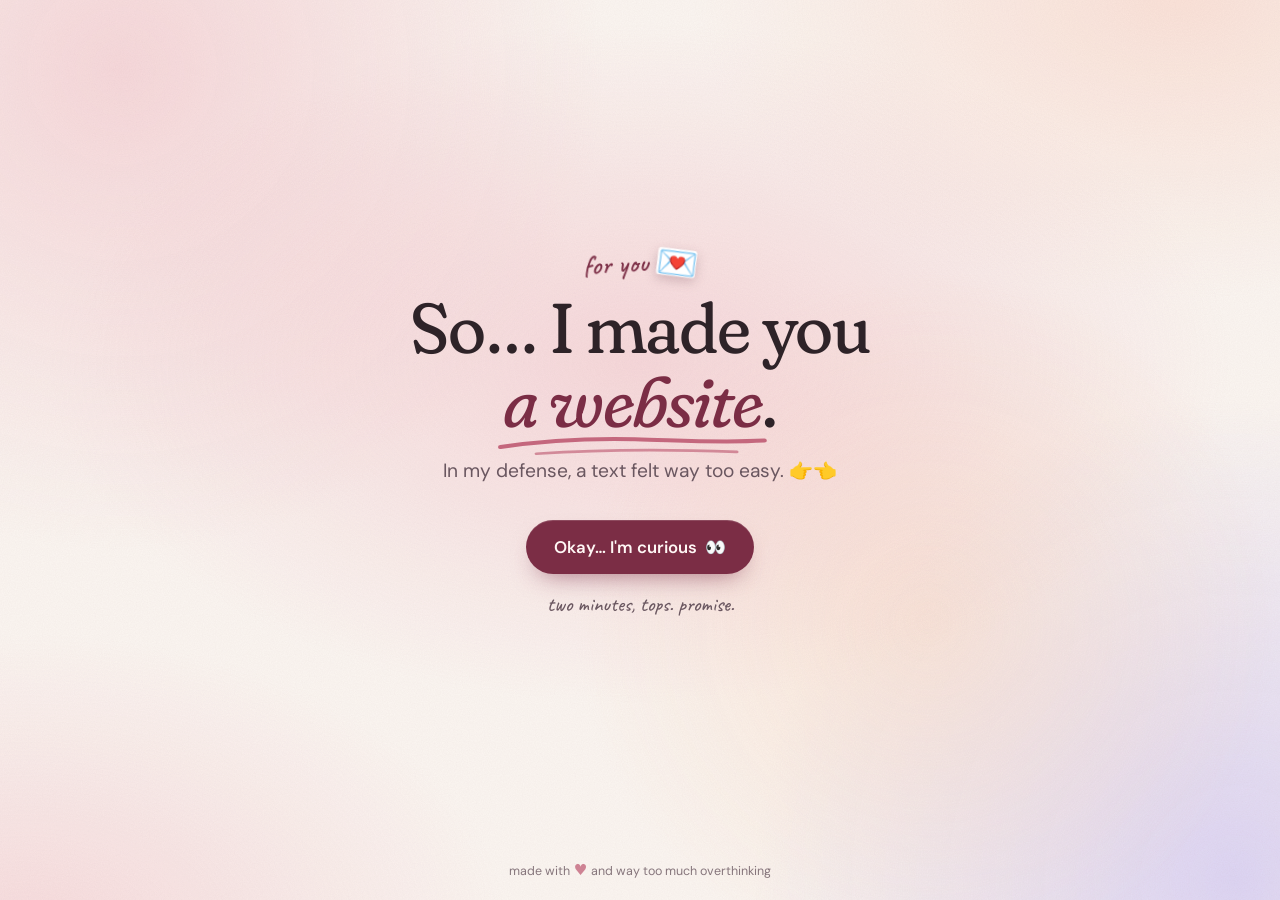
==== commit 9d7d6133: "Add a swipeable deck of "thoughts I never said out loud" After "I like you." the button now asks "Wa" ====
--- a/index.html
+++ b/index.html
@@ -60,7 +60,7 @@
 
     <!-- 1 · the hook -->
     <section class="scene scene--hook" data-scene="hook" tabindex="-1" data-title="psst… 💌" aria-labelledby="t-hook">
-      <p class="eyebrow hand reveal">for <span data-fill="to">you</span> 💌</p>
+      <p class="eyebrow hand reveal">for <span data-fill="to">you</span> <span class="sticker sticker--inline" aria-hidden="true">💌</span></p>
       <h1 class="display reveal" id="t-hook">
         <span class="display__line">So… I made you</span>
         <span class="display__line"><em class="scribble">a website<svg viewBox="0 0 200 24" preserveAspectRatio="none" aria-hidden="true"><path pathLength="1" d="M4 13.5c30-5.5 64-8 98-7 31 .9 60 3.4 94 1.2"/><path pathLength="1" d="M30 19.5c42-3.4 92-4.2 146-1.6"/></svg><span class="sparkle sparkle--1" aria-hidden="true"></span><span class="sparkle sparkle--2" aria-hidden="true"></span></em>.</span>
@@ -69,7 +69,7 @@
       <div class="actions reveal js-only">
         <button class="btn btn--primary" type="button" data-go="setup">Okay… I'm curious <span class="emoji">👀</span></button>
       </div>
-      <p class="aside hand reveal js-only">it takes like a minute, promise</p>
+      <p class="aside hand reveal js-only">two minutes, tops. promise.</p>
     </section>
 
     <!-- 2 · the setup (+ the hold) -->
@@ -107,11 +107,30 @@
         <p class="letter__aside hand reveal">(okay. said it. heart rate: concerning&nbsp;😭)</p>
       </div>
       <div class="actions reveal js-only">
+        <button class="btn btn--primary" type="button" data-go="thoughts">Wait… since when? <span class="emoji">👀</span></button>
+      </div>
+    </section>
+
+    <!-- 4 · the thoughts (a little deck she flips through) -->
+    <section class="scene scene--thoughts" data-scene="thoughts" tabindex="-1" data-title="thoughts 💭" aria-labelledby="t-thoughts">
+      <p class="eyebrow hand reveal">since when? no clue. but here's evidence:</p>
+      <h2 class="title reveal" id="t-thoughts">Thoughts I never said out&nbsp;loud&nbsp;💭</h2>
+      <ol class="deck reveal" id="deck">
+        <li class="thought"><span class="sticker" aria-hidden="true">📱</span><p>When your name pops up on my phone, I act completely normal about&nbsp;it.</p><p class="thought__aside">(I do not.)</p></li>
+        <li class="thought"><span class="sticker" aria-hidden="true">🎧</span><p>Every song I like now comes with a little "she'd like this" attached.</p></li>
+        <li class="thought"><span class="sticker" aria-hidden="true">😂</span><p>Your laugh is unfair. I'd tell a bad joke on purpose just to hear&nbsp;it.</p></li>
+        <li class="thought"><span class="sticker" aria-hidden="true">🌙</span><p>I've replayed some of our conversations at 2am.</p><p class="thought__aside">totally normal behaviour, I'm told.</p></li>
+        <li class="thought"><span class="sticker" aria-hidden="true">☁️</span><p>Boring days get noticeably less boring when you're in&nbsp;them.</p></li>
+        <li class="thought"><span class="sticker" aria-hidden="true">🎬</span><p>I rehearsed this way too many times. In one version you just laughed and walked&nbsp;off.</p><p class="thought__aside">honestly? fair.</p></li>
+        <li class="thought thought--end"><p>okay, that's all of them.</p><p class="thought__aside">(it's not. there are way more.) 🫶</p></li>
+      </ol>
+      <p class="deck__hint hand reveal js-only" id="deckHint">tap the card (or swipe it)&nbsp;👆</p>
+      <div class="actions reveal js-only deck__next" id="deckNext" hidden>
         <button class="btn btn--primary" type="button" data-go="ask">Okay… and? <span class="emoji">👀</span></button>
       </div>
     </section>
 
-    <!-- 4 · the question -->
+    <!-- 5 · the question -->
     <section class="scene scene--ask" data-scene="ask" tabindex="-1" data-title="so…? 👀" aria-labelledby="t-ask">
       <p class="eyebrow hand reveal">so, the actual question:</p>
       <h2 class="title reveal" id="t-ask">Would you want to grab <span data-fill="plan">coffee</span> with me sometime? <span class="nowrap" data-fill="planEmoji">☕</span></h2>
@@ -124,7 +143,7 @@
       <p class="fine reveal">Whatever you pick is completely okay&nbsp;🫶<br>This site can't see your answer. It stays with you unless you decide to tell&nbsp;me.</p>
     </section>
 
-    <!-- 5a · yes -->
+    <!-- 6a · yes -->
     <section class="scene scene--yes js-only" data-scene="yes" tabindex="-1" data-title="it's a date ☕" aria-labelledby="t-yes">
       <p class="eyebrow hand reveal">wait. really?? 🥹</p>
       <h2 class="title reveal" id="t-yes">Okay. Be cool. Be&nbsp;cool.</h2>
@@ -154,7 +173,7 @@
       <button class="link reveal" type="button" data-restart>watch it again ↺</button>
     </section>
 
-    <!-- 5b · maybe -->
+    <!-- 6b · maybe -->
     <section class="scene scene--maybe js-only" data-scene="maybe" tabindex="-1" data-title="no rush 🫶" aria-labelledby="t-maybe">
       <p class="eyebrow hand reveal">no rush 😌</p>
       <h2 class="title reveal" id="t-maybe">Totally fair. Take your&nbsp;time.</h2>
@@ -164,7 +183,7 @@
       <button class="link reveal" type="button" data-restart>watch it again ↺</button>
     </section>
 
-    <!-- 5c · no -->
+    <!-- 6c · no -->
     <section class="scene scene--no js-only" data-scene="no" tabindex="-1" data-title="thank you 🫶" aria-labelledby="t-no">
       <p class="eyebrow hand reveal">okay okay 😌</p>
       <h2 class="title reveal" id="t-no">Fair enough. Thank you for being&nbsp;honest.</h2>
--- a/style.css
+++ b/style.css
@@ -811,6 +811,226 @@
   margin-top: 16px;
 }
 
+/* ---------- stickers (emoji with a white die-cut edge) ---------- */
+
+.sticker {
+  display: inline-block;
+  font-family: "Apple Color Emoji", "Segoe UI Emoji", "Noto Color Emoji", sans-serif;
+  font-style: normal;
+  line-height: 1;
+  filter:
+    drop-shadow(1.6px 0 0 #fff)
+    drop-shadow(-1.6px 0 0 #fff)
+    drop-shadow(0 1.6px 0 #fff)
+    drop-shadow(0 -1.6px 0 #fff)
+    drop-shadow(0 4px 6px rgba(79, 26, 44, 0.22));
+  user-select: none;
+  -webkit-user-select: none;
+}
+
+.sticker--inline {
+  margin-left: 2px;
+  font-size: 1.15em;
+  vertical-align: -0.12em;
+  transform: rotate(10deg);
+}
+
+.js .is-current .sticker--inline {
+  animation: slap 0.5s cubic-bezier(0.5, 0, 0.3, 1.5) 0.75s both;
+}
+
+@keyframes slap {
+  from {
+    opacity: 0;
+    transform: rotate(-20deg) scale(2.2);
+  }
+  to {
+    opacity: 1;
+    transform: rotate(10deg) scale(1);
+  }
+}
+
+/* ---------- the thoughts deck ---------- */
+
+.deck {
+  max-width: 310px;
+  margin: 30px auto 0;
+  padding: 0;
+  list-style: none;
+}
+
+.thought {
+  --card: var(--paper);
+  --tilt: -1.5deg;
+  position: relative;
+  padding: 22px 22px 24px;
+  border-radius: 20px;
+  background: var(--card);
+  box-shadow:
+    0 18px 36px -24px rgba(79, 26, 44, 0.5),
+    inset 0 0 0 1px rgba(123, 45, 69, 0.07);
+  text-align: left;
+}
+
+.thought:nth-child(4n + 2) { --card: #fbe4e6; --tilt: 2deg; }
+.thought:nth-child(4n + 3) { --card: #ece6fa; --tilt: -2.5deg; }
+.thought:nth-child(4n + 4) { --card: #fdeadb; --tilt: 1.5deg; }
+
+.thought + .thought {
+  margin-top: 26px;
+}
+
+.thought__label {
+  display: block;
+  margin-bottom: 12px;
+  font-size: 0.68rem;
+  font-weight: 600;
+  letter-spacing: 0.14em;
+  text-transform: uppercase;
+  color: var(--rose-deep);
+}
+
+.thought p {
+  font-family: var(--serif);
+  font-variation-settings: "SOFT" 100;
+  font-size: clamp(1.22rem, 5.4vw, 1.42rem);
+  line-height: 1.28;
+  letter-spacing: -0.01em;
+  color: var(--ink);
+  text-wrap: pretty;
+}
+
+.thought p.thought__aside {
+  margin-top: 10px;
+  font-family: var(--hand);
+  font-size: 1.3rem;
+  line-height: 1.2;
+  letter-spacing: 0;
+  color: var(--ink-soft);
+}
+
+.thought .sticker {
+  position: absolute;
+  top: -16px;
+  right: -8px;
+  font-size: 2.3rem;
+  transform: rotate(12deg);
+}
+
+.thought:nth-child(even) .sticker {
+  transform: rotate(-10deg);
+}
+
+.thought--end {
+  display: grid;
+  place-content: center;
+  text-align: center;
+}
+
+.thought--end p {
+  font-style: italic;
+  color: var(--wine);
+}
+
+/* with JS: a stack you flip through */
+
+.js .deck {
+  display: grid;
+  margin-top: 34px;
+  padding-bottom: 24px;
+}
+
+.js .thought {
+  grid-area: 1 / 1;
+  margin: 0;
+  min-height: 210px;
+  transform-origin: 50% 100%;
+  transform:
+    translateY(calc(var(--k, 0) * 10px))
+    scale(calc(1 - var(--k, 0) * 0.045))
+    rotate(var(--tilt));
+  transition:
+    transform 0.55s var(--ease-spring),
+    opacity 0.4s ease;
+  touch-action: pan-y;
+  user-select: none;
+  -webkit-user-select: none;
+  -webkit-tap-highlight-color: transparent;
+}
+
+.js .thought:not(.thought--end) {
+  cursor: grab;
+}
+
+.js .thought.is-deep {
+  opacity: 0;
+}
+
+.js .thought:not(.is-top) {
+  pointer-events: none;
+}
+
+.js .thought:not(.is-top) > * {
+  opacity: 0;
+  transition: opacity 0.2s ease;
+}
+
+.js .thought.is-top > * {
+  opacity: 1;
+  transition: opacity 0.35s ease 0.1s;
+}
+
+.js .thought.is-gone > * {
+  opacity: 1;
+  transition: none;
+}
+
+.js .thought.is-dragging {
+  cursor: grabbing;
+  transition: none;
+}
+
+.js .thought.is-gone {
+  pointer-events: none;
+  animation: fly-off 0.6s cubic-bezier(0.4, 0, 0.6, 1) forwards;
+}
+
+@keyframes fly-off {
+  to {
+    opacity: 0;
+    transform: translate(var(--fly-x, 140%), -40px) rotate(var(--fly-r, 24deg));
+    visibility: hidden;
+  }
+}
+
+.js .deck.is-fresh .thought.is-top {
+  animation: card-nudge 3.2s ease-in-out 2.2s infinite;
+}
+
+@keyframes card-nudge {
+  0%, 78%, 100% { translate: 0 0; rotate: 0deg; }
+  84% { translate: 10px -2px; rotate: 2.5deg; }
+  90% { translate: -4px 0; rotate: -1deg; }
+  95% { translate: 2px 0; rotate: 0.5deg; }
+}
+
+.deck__hint {
+  min-height: 1.4em;
+  margin-top: 8px;
+  font-size: 1.3rem;
+  line-height: 1.2;
+  color: var(--wine);
+}
+
+.deck__next {
+  margin-top: 18px;
+}
+
+.deck__hint[hidden],
+.deck__next[hidden] {
+  display: none;
+}
+
 /* ---------- yes: the ticket ---------- */
 
 .ticket-wrap {
@@ -1195,8 +1415,19 @@
   }
 
   .js .is-current .scribble path,
-  .js .is-current .stamp {
+  .js .is-current .stamp,
+  .js .is-current .sticker--inline,
+  .js .deck.is-fresh .thought.is-top {
     animation: none;
+  }
+
+  .js .thought {
+    transition: opacity 0.2s linear;
+  }
+
+  .js .thought.is-gone {
+    animation: fade-out 0.2s linear forwards;
+    visibility: hidden;
   }
 
   .btn,
